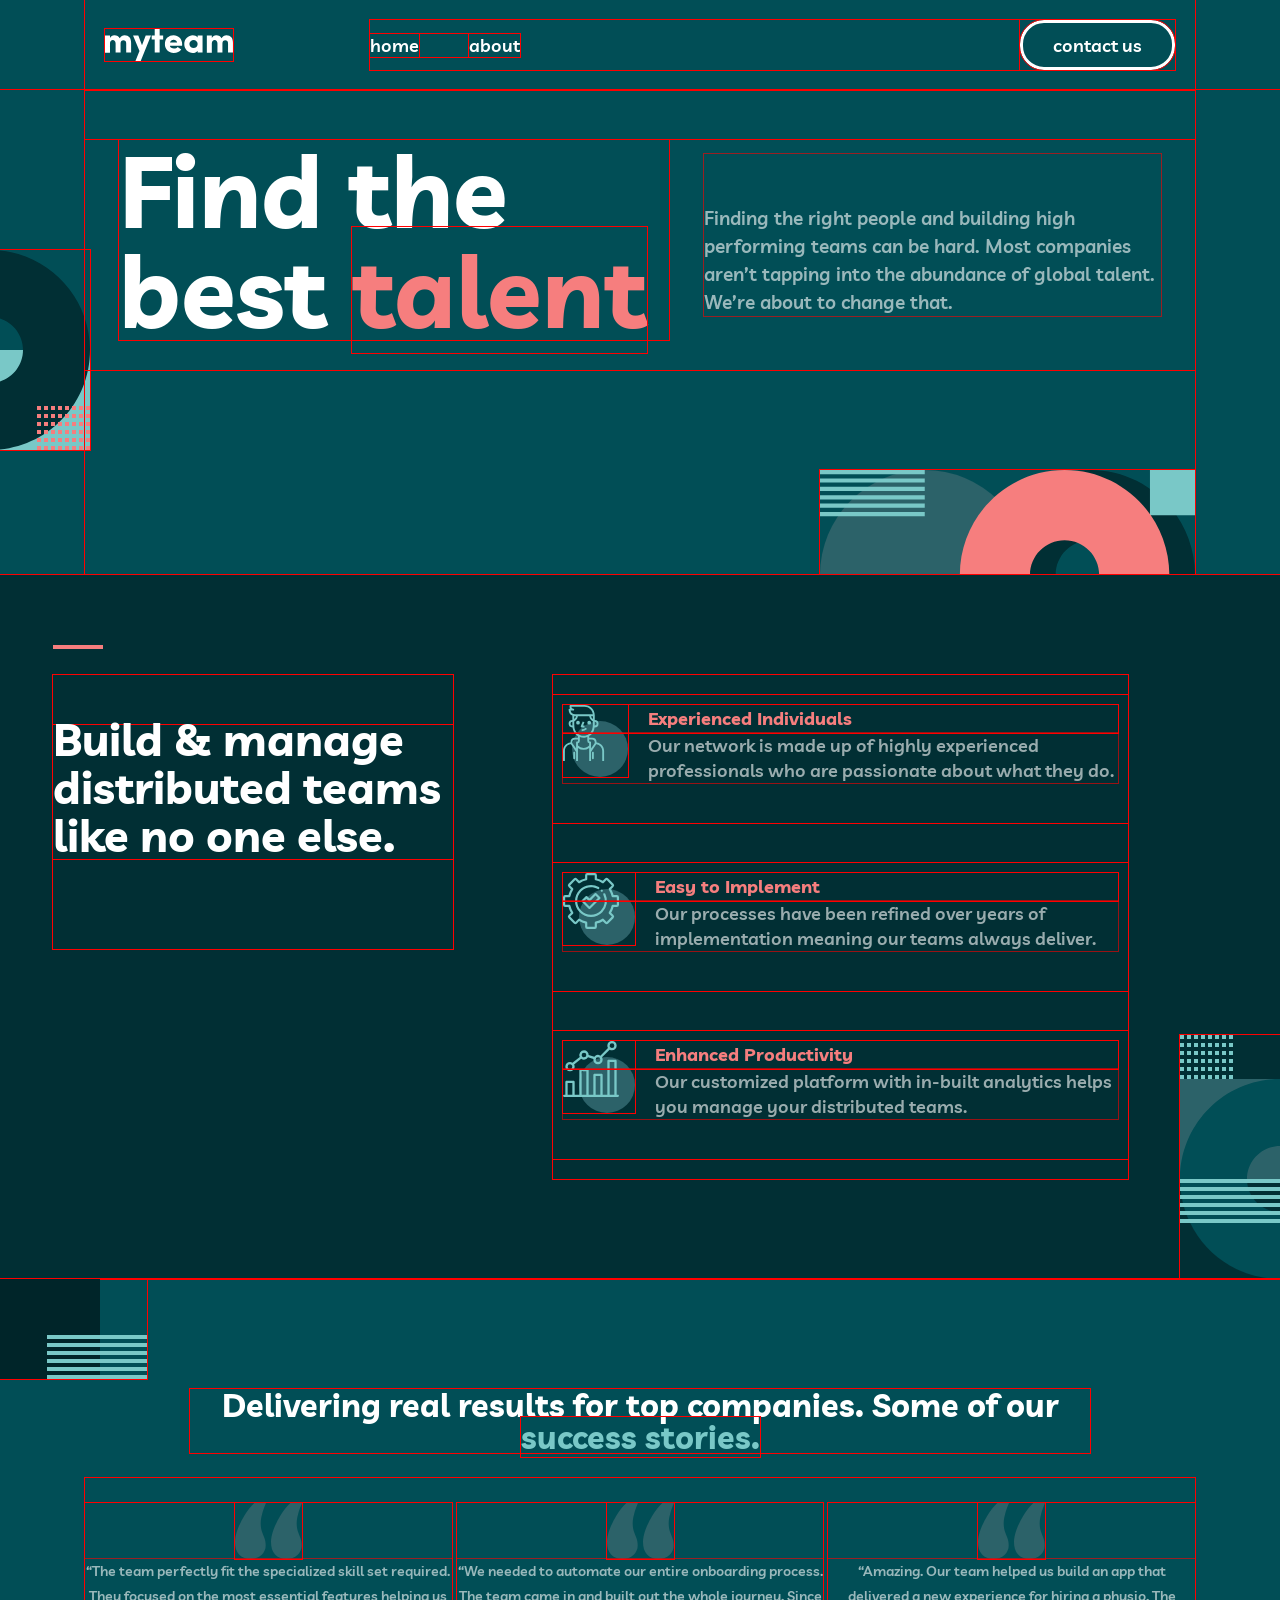
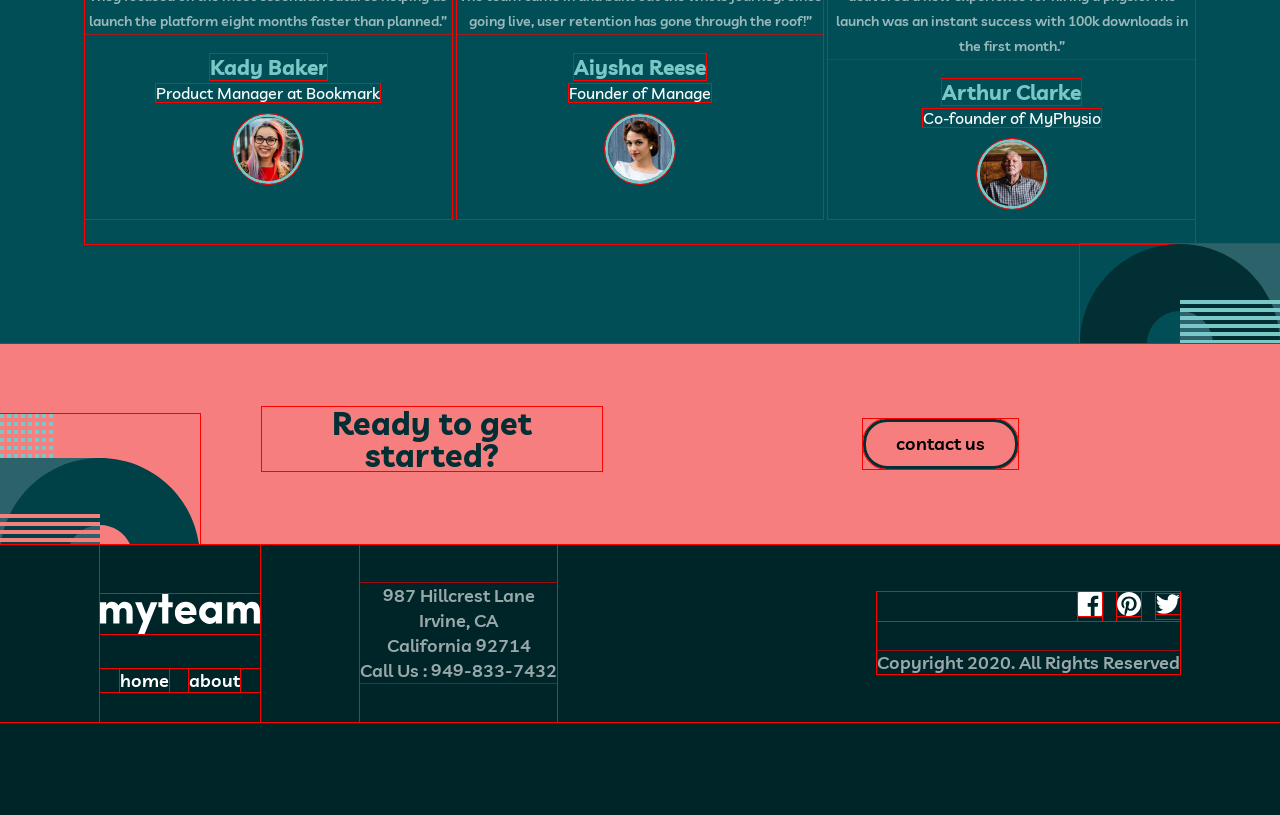
==== starter-code/index.html @ 63ac9f2e "Progress: Finished the homepage section with responsive pages that changes the layout when user chan" ====
<!DOCTYPE html>
<html lang="en">
<head>
  <meta charset="UTF-8">
  <meta name="viewport" content="width=device-width, initial-scale=1.0">
  <link rel="stylesheet" href="./CSS/styles.css">
  <link rel="stylesheet" href="./CSS/index.css">

  <link rel="icon" type="image/png" sizes="32x32" href="./images/favicon-32x32.png">
  <link rel="preconnect" href="https://fonts.googleapis.com">
  <link rel="preconnect" href="https://fonts.gstatic.com" crossorigin>
  <link href="https://fonts.googleapis.com/css2?family=Barlow:ital,wght@0,100;0,200;0,300;0,400;0,500;0,600;0,700;0,800;0,900;1,100;1,200;1,300;1,400;1,500;1,600;1,700;1,800;1,900&family=Bitcount+Grid+Single:wght@100..900&family=Handlee&family=Ibarra+Real+Nova:ital,wght@0,400..700;1,400..700&family=Livvic:ital,wght@0,100;0,200;0,300;0,400;0,500;0,600;0,700;0,900;1,100;1,200;1,300;1,400;1,500;1,600;1,700;1,900&family=Momo+Signature&family=Noto+Sans+JP:wght@100..900&family=Outfit:wght@100..900&family=Public+Sans:ital,wght@0,100..900;1,100..900&family=Red+Hat+Display:ital,wght@0,300..900;1,300..900&family=Roboto:ital,wght@0,100..900;1,100..900&family=Yesteryear&display=swap" rel="stylesheet">
  <title>Frontend Mentor | myteam website challenge - Homepage</title>
</head>
<body>
  <header>
    <img src="./assets/logo.svg" alt="myteam logo" class="logo">
    
    <button class="hamburger">
      <img src="./assets/icon-hamburger.svg" alt="hamburger menu">
      <img src="./assets/icon-close.svg" alt="close menu">
    </button>
    
    <nav class="mobile-nav">
      <ul>
        <li><a href="index.html">home</a></li>
        <li><a href="about.html">about</a></li>
      </ul>

      <a href="contact.html"><button class="contact-btn">contact us</button></a>
    </nav>

    <nav class="desktop-nav">
      <ul>
        <li><a href="index.html">home</a></li>
        <li><a href="about.html">about</a></li>
      </ul>

      <a href="contact.html"><button class="contact-btn">contact us</button></a>
  </header>



  <main>
    <img src="./assets/bg-pattern-home-1.svg" alt="hero pattern background" class="hero-pattern2">
    <div class="hero-container">
      
      <section class="hero-section">
        <h1>Find the best <span class="highlight">talent</span></h1>
        <p>
          Finding the right people and building high performing teams can 
          be hard. Most companies aren’t tapping into the abundance of global 
          talent. We’re about to change that.
        </p>
      </section>
      
      <img src="./assets/bg-pattern-home-2.svg" alt="hero pattern background" class="hero-pattern1">
    </div>

    <div class="content-container">
      <img src="./assets/bg-pattern-home-3.svg" alt="content pattern background" class="content-pattern1">
      
      
      <div class="content-heading">
        <h2>Build & manage distributed teams like no one else.</h2>
      </div>

      <div class="content-card">
        <div class="card">
          <img src="./assets/icon-person.svg" alt="Person icon" class="card-icon">
          <h3>Experienced Individuals</h3>
          <p>Our network is made up of highly experienced professionals who are passionate about what they do.</p>
        </div>

        <div class="card">
          <img src="./assets/icon-cog.svg" alt="Cog icon" class="card-icon">
          <h3>Easy to Implement</h3>
          <p>Our processes have been refined over years of implementation meaning our teams always deliver.</p>
        </div>

        <div class="card">
          <img src="./assets/icon-chart.svg" alt="Chart icon" class="card-icon">            <h3>Enhanced Productivity</h3>
          <p>Our customized platform with in-built analytics helps you manage your distributed teams.</p>
        </div>
      </div>

      <img src="./assets/bg-pattern-home-3.svg" alt="content pattern background" class="content-pattern2">
    </div>

    <div class="stories-container">
      <img src="./assets/bg-pattern-home-4-about-3.svg" alt="stories pattern background" class="stories-pattern">

      <div class="stories-heading">
        <h2>Delivering real results for top companies. Some of our <span class="highlight2">success stories.</h2>
      </div>

      <div class="stories">
        <div class="user-story">
          <img src="./assets/icon-quotes.svg" alt="quotes icon" class="quotes-icon">
          <p>
            “The team perfectly fit the specialized skill set required. They focused 
            on the most essential features helping us launch the platform eight months 
            faster than planned.”
          </p>  
          <h3>Kady Baker</h3>
          <span>Product Manager at Bookmark</span>
          <img src="./assets/avatar-kady.jpg" alt="Image of Kady Baker" class="avatar">
        </div>

        <div class="user-story">
          <img src="./assets/icon-quotes.svg" alt="quotes icon" class="quotes-icon">
          <p>
            “We needed to automate our entire onboarding process. The team came in and 
            built out the whole journey. Since going live, user retention has gone 
            through the roof!”
          </p>
          <h3>Aiysha Reese</h3>
          <span>Founder of Manage</span>
          <img src="./assets/avatar-aiysha.jpg" alt="Image of Aiysha Reese" class="avatar">
        </div>

        <div class="user-story">
          <img src="./assets/icon-quotes.svg" alt="quotes icon" class="quotes-icon">
          <p>
            “Amazing. Our team helped us build an app that delivered a new experience for 
            hiring a physio. The launch was an instant success with 100k downloads in the 
            first month.”
          </p>
          <h3>Arthur Clarke</h3>
          <span>Co-founder of MyPhysio</span>
          <img src="./assets/avatar-arthur.jpg" alt="Image of Arthur Clarke" class="avatar">
        </div>
      </div>
      

      <img src="./assets/bg-pattern-home-5.svg" alt="stories pattern background" class="stories-pattern2">
    </div>

    <div class="contact-container">
        <h2>Ready to get started?</h2>
        <a href="contact.html"><button class="contact-btn2">contact us</button></a>
        <img src="./assets/bg-pattern-home-6-about-5.svg" alt="contact pattern background" class="contact-pattern">
    </div>
  </main>


  
  <footer>
    <div class="footer-mobile">
      <img src="./assets/logo.svg" alt="mytema logo" class="footer-logo">
    
      <nav class="footer-nav">
        <ul>
          <a href="index.html"><li>home</li></a>
          <a href="about.html"><li>about</li></a>
        </ul>
      </nav>

      <div class="address">
        <p>
          987  Hillcrest Lane<br>
          Irvine, CA<br>
          California 92714<br>
          Call Us : 949-833-7432
        </p>
      </div>

      <div class="social-links">
        <a href="#"><img src="./assets/icon-facebook.svg" alt="facebook icon" class="social-img"></a>
        <a href="#"><img src="./assets/icon-pinterest.svg" alt="pinterest icon" class="social-img"></a>
        <a href="#"><img src="./assets/icon-twitter.svg" alt="twitter icon" class="social-img"></a>
      </div>
      <p>Copyright 2020. All Rights Reserved</p>
    </div>

    <div class="footer-tablet">
      <div class="links">
        <img src="./assets/logo.svg" alt="mytema logo" class="footer-logo">
    
        <nav class="footer-nav">
          <ul>
            <a href="index.html"><li>home</li></a>
            <a href="about.html"><li>about</li></a>
          </ul>
        </nav>

        <div class="social-links">
          <a href="#"><img src="./assets/icon-facebook.svg" alt="facebook icon" class="social-img"></a>
          <a href="#"><img src="./assets/icon-pinterest.svg" alt="pinterest icon" class="social-img"></a>
          <a href="#"><img src="./assets/icon-twitter.svg" alt="twitter icon" class="social-img"></a>
        </div>
      </div>

      <div class="tablet-address">
        <p>
          987  Hillcrest Lane<br>
          Irvine, CA<br>
          California 92714<br>
          Call Us : 949-833-7432
        </p>

        <p>Copyright 2020. All Rights Reserved</p>
      </div>
    </div>

    <div class="footer-desktop">
      <div class="link-address">
        <div class="footer-dk-nav">
          <img src="./assets/logo.svg" alt="mytema logo" class="footer-logo">
    
          <nav class="footer-nav">
            <ul>
              <a href="index.html"><li>home</li></a>
              <a href="about.html"><li>about</li></a>
            </ul>
          </nav>
        </div>
        

        <div class="address">
          <p>
            987  Hillcrest Lane<br>
            Irvine, CA<br>
            California 92714<br>
            Call Us : 949-833-7432
          </p>
        </div>
      </div>

      <div class="socials-desktop">
        <div class="socials-links">
          <a href="#"><img src="./assets/icon-facebook.svg" alt="facebook icon" class="social-img"></a>
          <a href="#"><img src="./assets/icon-pinterest.svg" alt="pinterest icon" class="social-img"></a>
          <a href="#"><img src="./assets/icon-twitter.svg" alt="twitter icon" class="social-img"></a>
        </div>

        <p>Copyright 2020. All Rights Reserved</p>
      </div>
    </div>
  </footer>

</body>
</html>
---- starter-code/CSS/styles.css ----
* {
    outline: 1px red solid;
    margin: 0;
    padding: 0;
    font-family: 'Livvic', sans-serif;
    box-sizing: border-box;
}

body {
    background-color: #014E56;
    font-weight: 600;
    font-size: 18px;
    color: white;
    overflow-x: hidden;
    align-items: center;
}/*adding align-items: center here causes a bug that limits the container to stretch*/

main {
    display: flex;
    flex-direction: column;
    align-items: center;
    
}

h1, h2, h3 {
    font-family: 'Livvic', sans-serif;
    font-weight: 700;
}

.highlight {
    color: #F67E7E;
}

button {
    width: 155px;
    height: 50px;
    border-radius: 24px;
    font-weight: 600;
    cursor: pointer;
    font-size: 1em;
}



/*Mobile first*/
/*header*/
header {
    width: 100%;
    max-width: 327px;
    display: flex;
    justify-content: space-between;
    align-items: center;
    padding: 20px;
    margin: 50px auto;
}

.desktop-nav {
    display: none;
}

.logo {
    width: 128px;
}

ul {
    list-style: none;
}

a {
    text-decoration: none;
    color: white;
    font-size: 1em;
    cursor: pointer;
}

a:hover {
    color: #F67E7E;
}

/*contact container*/
.contact-container {
    background-color: #F67E7E;
    width: 100%;
    max-width: 430px;
    height: 302px;
    display: flex;
    flex-direction: column;
    align-items: center;
    justify-content: center;
    position: relative;
    text-align: center;
    overflow: hidden;
}

.contact-container h2 {
    width: 327px;
    font-size: 2rem;
    line-height: 32px;
    margin-bottom: 10px;
    font-weight: 700;
    color: #012F34;
}

.contact-pattern {
    position: absolute;
    top: 175px;
    left: 0;
}

.contact-btn2 {
    background-color: #F67E7E;
    border: 3px solid #012F34;
}

.contact-btn2:hover {
    background-color: #012F34;
    border: 3px solid #F67E7E;
    color: #ffffff;
}

/*footer*/
footer {
    background-color: #002529;
    width: 100%;
    max-width: 430px;
    height: 435px;
   
    justify-self: center; /*aligns the footer to the center of the page may or may not work in older browser*/
    margin: 0 auto;/*aligns the footer to the center of the page if the justify self does not work*/
    text-align: center;
}

.footer-mobile {
    display: flex;
    flex-direction: column;
    align-items: center;
}

.footer-tablet, .footer-desktop {
    display: none;
}

.footer-logo {
    margin: 50px 0 30px 0;
}

.footer-nav ul {
    display: flex;
    flex-direction: row;
    justify-content: center;
    align-items: center;
    gap: 20px;
    margin-bottom: 30px;
}

.address p {
    font-weight: 600;
    line-height: 25px;
    color: #ffffff;
    opacity: 0.6;
    margin-bottom: 50px;
}

p {
    opacity: 0.6;
}

.social-links {
    display: flex;
    flex-direction: row;
    justify-content: space-evenly;
    align-items: center;
    gap: 20px;
    margin-bottom: 20px;
}

.social-img:hover {
    filter: brightness(0) saturate(100%) invert(69%) sepia(36%) saturate(1107%) hue-rotate(310deg) brightness(106%) contrast(93%);
}
    



/*tablet*/
@media (min-width: 768px) {
    header {
        width: 100%;
        max-width: 690px;
        display: flex;
        align-items: center;
        margin: auto;
    }

    .desktop-nav {
        display: flex;
        flex-direction: row;
        justify-content: space-between;
        align-items: center;
        gap: 200px;
    }

    .desktop-nav ul {
        display: flex;
        flex-direction: row;
        justify-content: space-between;
        align-items: center;
        gap: 50px;
    }

    .contact-btn {
        background-color: #014E56;
        color: #ffffff;
        border: 3px solid #ffffff;
    }

    .contact-btn:hover {
        background-color: #ffffff;
        border: 3px solid #014E56;
        color: #014E56;
    }

    .hamburger, .mobile-nav {
        display: none;
    }

    .contact-container {
        background-color: #F67E7E;
        width: 100%;
        max-width: 100%;
        height: 200px;
        flex-direction: row;
        justify-content: space-evenly;
    }

    .contact-container h2 {
        width: 340px;
    }

    .contact-pattern {
        position: absolute;
        top: 70px;
        left: 0;
    }

    .footer-mobile, .footer-desktop {
        display: none;
    }

    .footer-tablet {
        display: flex;
        flex-direction: row;
        justify-content: space-between;
        align-items: center;
        padding: 0 50px;
    }

    .tablet-address p {
        margin: 25px 0;
    }

    footer {
        width: 100%;
        max-width: 100%;
        height: 271px;
    }

    .address {
        display: flex;
        
    }
}

/*desktop*/
@media (min-width: 1024px) {
    header {
        max-width: 1110px;
    }

    .desktop-nav {
        gap: 500px;
    }

    .footer-mobile, .footer-tablet {
        display: none;
    }

    .footer-desktop {
        display: flex;
        justify-content: space-between;
        align-items: center;
        padding: 0 100px;
    }

    .link-address {
        display: flex;
        justify-content: space-between;
        gap: 100px;
    }

    .address p {
        margin: 0;
    }

    .address {
        align-items: center;
    }

    .socials-links {
        display: flex;
        justify-content: flex-end;
        align-items: center;
        gap: 15px;
        margin-bottom: 30px;
    }
}
---- starter-code/CSS/index.css ----
/*hero section*/
.hero-container {
    width: 100%;
    max-width: 430px;
    display: flex;
    flex-direction: column;
    align-items: center;
    text-align: center;
}

.hero-section {
    width: 327px;
}

.hero-section h1 {
    line-height: 40px;
    padding: auto;
    margin-bottom: 10px;
}

.hero-section p {
    line-height: 28px;
    margin: 10px 0 50px 0;
}

.hero-pattern1 {
    width: 100%;
    max-width: 375px;
}

.hero-pattern2 {
    display: none;
}


/*content section*/
.content-container {
    background-color: #012F34;
    width: 100%;
    max-width: 430px;
    position: relative;
    display: flex;
    flex-direction: column;
    align-items: center;
    justify-content: center;
    overflow-x: hidden;
}

.inner-container {
    position: relative;
    display: flex;
    flex-direction: column;
    align-items: center;
    justify-content: center;
}

.content-heading {
    width: 240px;
    text-align: left;
    font-size: 2rem;
    padding-top: 50px;
    position: relative;
    top: 60px;
    left: -50px;
}

.content-heading h2 {
    width: 240px;
}

.content-heading::before {
    content: "";
    height: 4px;
    width: 50px;
    background-color: #F67E7E;
    position: absolute;
    top: 0px;
    left: 0;
}

.content-pattern1 {
    position: absolute;
    top: 0;
    right: -100px;
}

.content-pattern2 {
    display: none;
}

.content-card {
    display: flex; 
    flex-direction: column;
    margin-top: 100px;
}

.card {
    display: flex;
    flex-direction: column;
    align-items: center;
    text-align: center;
    padding: 10px;
}

.card h3 {
    color: #F67E7E;
    font-size: 1.3rem;
    margin: 20px 0;
    line-height: 28px;
}

.card p {
    line-height: 28px;
    margin-bottom: 50px;
}


/*stories section*/
.stories-container {
    width: 100%;
    max-width: 430px;
    display: flex;
    flex-direction: column;
    align-items: center;
    text-align: center;
    position: relative;
}

.stories-pattern {
    align-self: flex-start;
}

.stories-heading {
    width: 325px;
    margin-top: 50px;
    margin-bottom: 25px;
}

.stories-heading h2 {
    font-size: 2rem;
    line-height: 32px;
}

.highlight2 {
    color: #79C8c7;
}

.user-story {
    display: flex;
    flex-direction: column;
    align-items: center;
    text-align: center;
    margin: 25px 0;
}

.user-story h3 {
    color: #79C8C7;
    margin: 20px 0 2px 0;
}

.user-story span {
    color: #ffffff;
    font-weight: 500;
    line-height: 18px;
    font-size: 0.9em;
    margin: 2px;
}

.avatar {
    width: 70px;
    height: 70px;
    border-radius: 50%;
    border: 3px solid #79C8C7;
    margin: 10px;
}

.stories-pattern2 {
    align-self: flex-end;
}



/*tablet*/
@media (min-width: 768px) {
    .hero-container {
        width: 100%;
        max-width: 100%;
    }

    .hero-section {
        width: 685px;
        display: flex;
        flex-direction: column;
        align-items: center;
        margin: 50px 0 100px 0;
    }

    .hero-section h1 {
        line-height: 56px;
        margin-bottom: 30px;
        font-size: 3.5em;
        padding: 0 150px;
    }

    .hero-section p {
        line-height: 28px;
        font-size: .8em;
        width: 457px;
    }

    .content-container {
        max-width: 100%;
    }

    .content-heading {
        width: 500px;
        font-size: 1em;
        padding-top: 30px;
        top: 60px;
        left: -40px;
    }

    .content-heading h2 {
        width: 500px;
    }

    .content-pattern {
        position: absolute;
        top: 0;
        right: -100px;
    }

    .content-card {
        display: flex; 
        flex-direction: column;
        margin: 100px;
        width: 575px;
    }

    .card {
        display: block;
        flex-direction: row;
        text-align: left;
        margin: 20px 0;
    }

    .card h3 {
        color: #F67E7E;
        font-size: 1em;
        margin: 0;
    }

    .card p {
        line-height: 25px;
        margin-bottom: 30px;
        font-weight: 600;
    }

    .card-icon {
        float: left;
        margin-right: 20px;
    }

    .stories-container {
        max-width: 100%;
    }

    .stories-heading {
        width: 575px;
        margin-top: 10px;
        margin-bottom: 25px;
    }

    .stories-heading h2 {
        font-size: 2rem;
        line-height: 32px;
    }

    .user-story {
        width: 575px;
    }

    .user-story h3 {
        color: #79C8C7;
        margin: 20px 0 2px 0;
    }

    .user-story span {
        color: #ffffff;
        font-weight: 500;
        line-height: 18px;
        font-size: 0.9em;
        margin: 2px;
    }

    .avatar {
        width: 70px;
        height: 70px;
        border-radius: 50%;
        border: 3px solid #79C8C7;
        margin: 10px;
    }

    .stories-pattern2 {
        align-self: flex-end;
    }
}

/*desktop*/
@media (min-width: 1024px) {
    .hero-container {
        max-width: 1110px;
    }

    .hero-section {
        width: 100%;
        flex-direction: row;
        justify-content: space-evenly;
    }

    .hero-section h1 {
        text-align: left;
        line-height: 100px;
        font-size: 6.25rem;
        width: 550px;
        padding: 0;
    }

    .hero-section p {
        padding-top: 50px;
        font-size: 1.2rem;
        text-align: left;
    }

    .hero-pattern1 {
        align-self: flex-end;
    }

    .hero-pattern2 {
        display: flex;
        position: absolute;
        left: -110px;
        top: 250px;
        z-index: -1;
    }

    .content-container {
        flex-direction: row;
    }

    .content-pattern1 {
        display: none;
    }

    .content-pattern2 {
        display: flex;
        position: absolute;
        right: -100px;
        bottom: 0;
    }

    .content-heading, .content-heading h2 {
        width: 400px;
        font-size: 2.8rem;
        line-height: 48px;
        position: relative;
        padding-top: 40px;
        top: -90px;
        left: 0;
    }

    .content-heading::before {
        position: absolute;
        top: -80px;
        left: 0;
    }

    .stories {
        width: 1110px;
        gap: 5px;
        display: flex;
        flex-direction: row;
    }

    .stories-heading {
        width: 900px;
    }

    .stories-heading {
        font-size: 3rem;
    }

    .user-story p {
        font-size: .9rem;
        line-height: 25px;
    }
}



/*
.stories-container {
    width: 100%;
    max-width: 430px;
    display: flex;
    flex-direction: column;
    align-items: center;
    text-align: center;
    position: relative;
}

.stories-pattern {
    align-self: flex-start;
}

.stories-heading {
    width: 325px;
    margin-top: 50px;
    margin-bottom: 25px;
}
    */
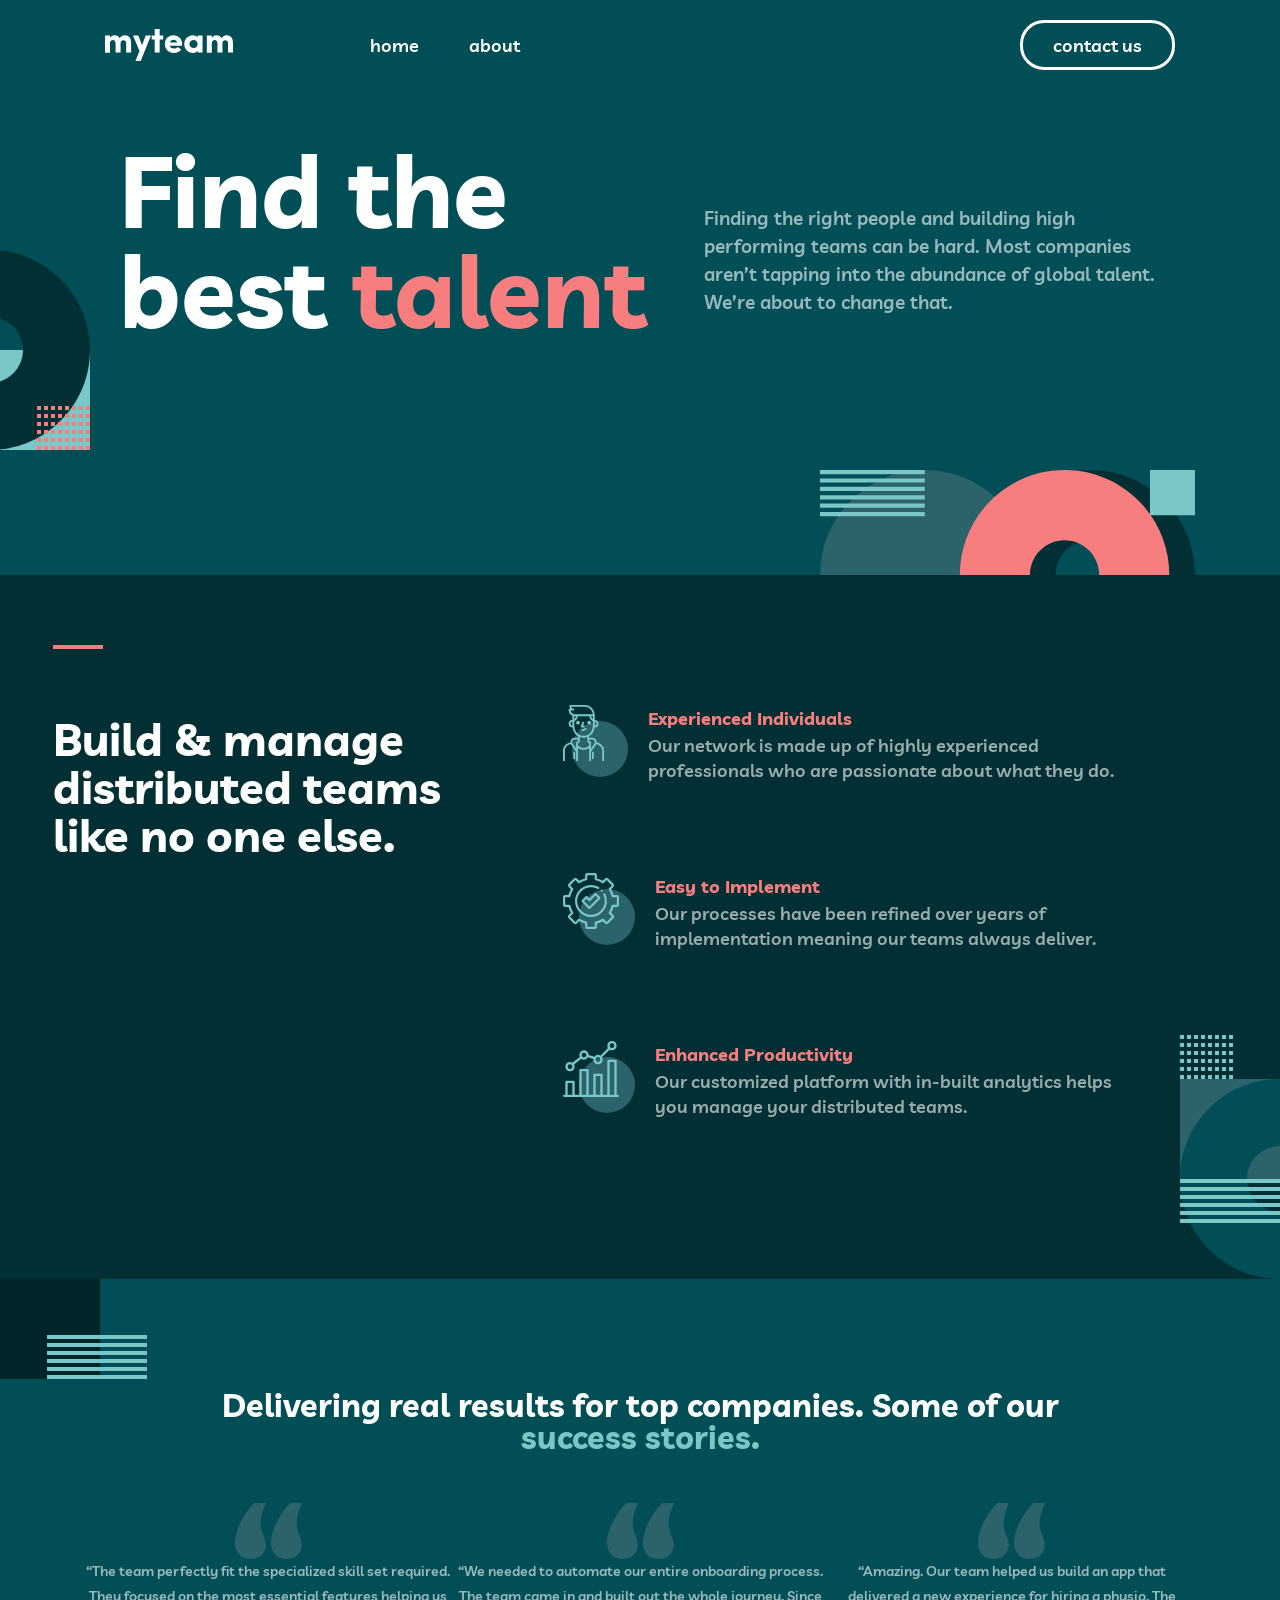
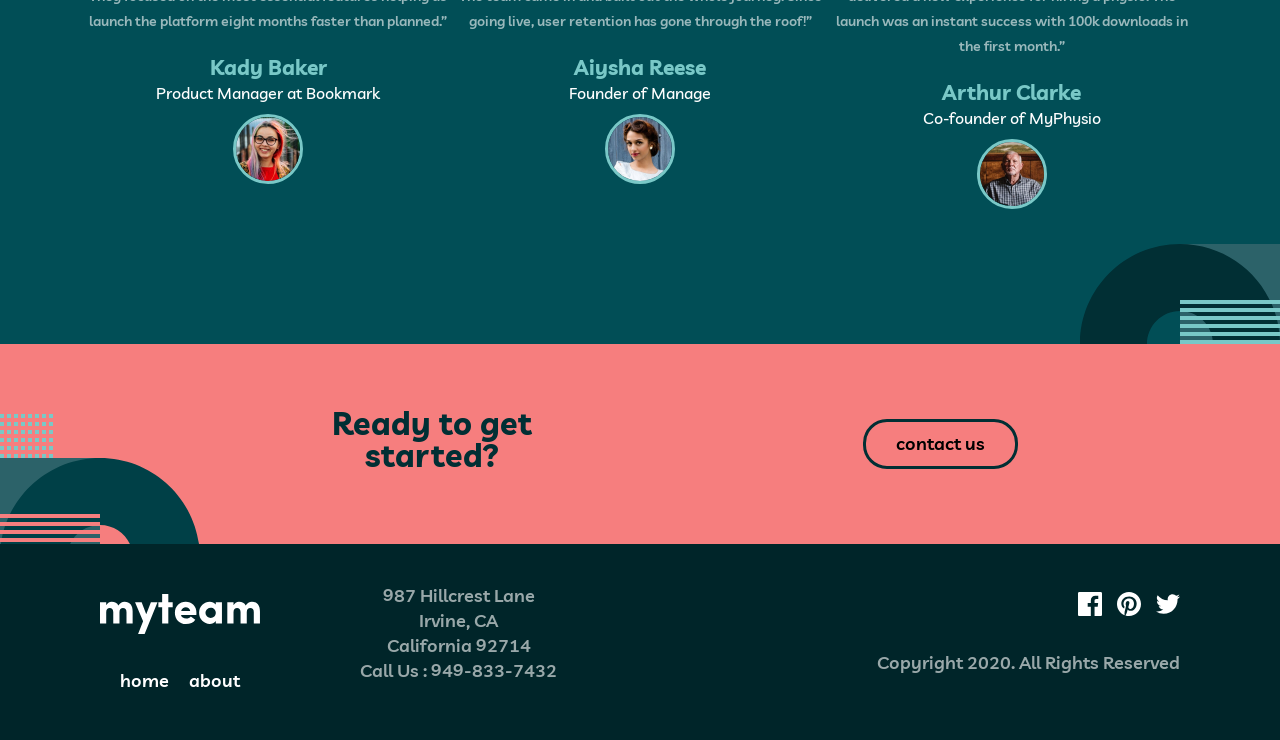
==== commit 85b095f3: "Progress: finished the layout and design for the mobile hamburger button." ====
--- a/starter-code/index.html
+++ b/starter-code/index.html
@@ -5,11 +5,11 @@
   <meta name="viewport" content="width=device-width, initial-scale=1.0">
   <link rel="stylesheet" href="./CSS/styles.css">
   <link rel="stylesheet" href="./CSS/index.css">
-
   <link rel="icon" type="image/png" sizes="32x32" href="./images/favicon-32x32.png">
   <link rel="preconnect" href="https://fonts.googleapis.com">
   <link rel="preconnect" href="https://fonts.gstatic.com" crossorigin>
   <link href="https://fonts.googleapis.com/css2?family=Barlow:ital,wght@0,100;0,200;0,300;0,400;0,500;0,600;0,700;0,800;0,900;1,100;1,200;1,300;1,400;1,500;1,600;1,700;1,800;1,900&family=Bitcount+Grid+Single:wght@100..900&family=Handlee&family=Ibarra+Real+Nova:ital,wght@0,400..700;1,400..700&family=Livvic:ital,wght@0,100;0,200;0,300;0,400;0,500;0,600;0,700;0,900;1,100;1,200;1,300;1,400;1,500;1,600;1,700;1,900&family=Momo+Signature&family=Noto+Sans+JP:wght@100..900&family=Outfit:wght@100..900&family=Public+Sans:ital,wght@0,100..900;1,100..900&family=Red+Hat+Display:ital,wght@0,300..900;1,300..900&family=Roboto:ital,wght@0,100..900;1,100..900&family=Yesteryear&display=swap" rel="stylesheet">
+  <script src="./JavaScript/script.js" defer></script>
   <title>Frontend Mentor | myteam website challenge - Homepage</title>
 </head>
 <body>
@@ -17,11 +17,15 @@
     <img src="./assets/logo.svg" alt="myteam logo" class="logo">
     
     <button class="hamburger">
-      <img src="./assets/icon-hamburger.svg" alt="hamburger menu">
-      <img src="./assets/icon-close.svg" alt="close menu">
+      <img src="./assets/icon-hamburger.svg" alt="hamburger menu" class="hamburger-icon icon">
+      <img src="./assets/icon-close.svg" alt="close menu" class="close-icon icon">
     </button>
     
     <nav class="mobile-nav">
+      <button class="hamburger">
+        <img src="./assets/icon-close.svg" alt="close menu" class="close-icon">
+      </button>
+
       <ul>
         <li><a href="index.html">home</a></li>
         <li><a href="about.html">about</a></li>
--- a/starter-code/CSS/styles.css
+++ b/starter-code/CSS/styles.css
@@ -1,5 +1,5 @@
 * {
-    outline: 1px red solid;
+    
     margin: 0;
     padding: 0;
     font-family: 'Livvic', sans-serif;
@@ -31,7 +31,8 @@
     color: #F67E7E;
 }
 
-button {
+
+.contact-btn, .contact-btn2 {
     width: 155px;
     height: 50px;
     border-radius: 24px;
@@ -40,7 +41,23 @@
     font-size: 1em;
 }
 
-
+.contact-btn {
+    background-color: #014E56;
+    color: #ffffff;
+    border: 3px solid #ffffff;
+}
+
+.contact-btn:hover {
+    background-color: #ffffff;
+    border: 3px solid #014E56;
+    color: #014E56;
+}
+
+.mobile-btn:hover {
+    background-color: #ffffff;
+    border: 3px solid #014E56;
+    color: #014E56;
+}
 
 /*Mobile first*/
 /*header*/
@@ -90,6 +107,7 @@
     position: relative;
     text-align: center;
     overflow: hidden;
+    z-index: 1;
 }
 
 .contact-container h2 {
@@ -105,6 +123,7 @@
     position: absolute;
     top: 175px;
     left: 0;
+    z-index: -1;
 }
 
 .contact-btn2 {
@@ -177,7 +196,95 @@
 .social-img:hover {
     filter: brightness(0) saturate(100%) invert(69%) sepia(36%) saturate(1107%) hue-rotate(310deg) brightness(106%) contrast(93%);
 }
-    
+
+
+/*mobile-hamburger*/
+.hamburger-icon, .close-icon {
+        background-color: #2C6269;
+    }
+
+    .nav-desktop {
+        display: none;
+    }
+
+    .hamburger-btn, .close-btn {
+        display: flex;
+        border: none;
+        cursor: pointer;
+    }
+
+    .close-btn {
+        margin-top: 200px;
+    }
+
+
+    .close-icon {
+        display: none;
+    }
+
+    .hamburger-btn.active .hamburger-icon {
+        display: none;
+    }
+
+    .mobile-nav.active .close-icon {
+        display: flex;
+    }
+
+    .mobile-nav {
+        width: 255px;
+        height: 100%;
+        background-color: #2C6269;
+        position: fixed;   
+        top: 0;
+        right: 0;
+        width: 255px;
+        height: 100vh;
+        z-index: 1000;
+        display: none;
+    }
+
+    .mobile-nav .close-btn{
+        position: absolute;
+        top: -150px;
+        right: 20px;
+    }
+
+    .mobile-nav nav {
+        position: absolute;
+        top: 100px;
+    }
+
+    .mobile-nav ul {
+        position: relative;
+        left: -30px;
+    }
+
+    .mobile-nav a:hover {
+        color: #F67E7E;
+    }
+
+    .mobile-nav.active { 
+        display: flex;
+        flex-direction: column;
+        align-items: center;
+    }
+
+    .mobile-nav a {
+        color: white;
+    }
+
+    .mobile-nav ul {
+        list-style: none;
+        display: flex;
+        flex-direction: column;
+        justify-content: center;
+        align-items: left;
+        margin: 30px;
+    }
+
+    .mobile-nav li {
+        margin: 10px 0;
+    }
 
 
 
@@ -205,18 +312,6 @@
         justify-content: space-between;
         align-items: center;
         gap: 50px;
-    }
-
-    .contact-btn {
-        background-color: #014E56;
-        color: #ffffff;
-        border: 3px solid #ffffff;
-    }
-
-    .contact-btn:hover {
-        background-color: #ffffff;
-        border: 3px solid #014E56;
-        color: #014E56;
     }
 
     .hamburger, .mobile-nav {
@@ -242,6 +337,10 @@
         left: 0;
     }
 
+    footer {
+        height: 271px;
+    }
+
     .footer-mobile, .footer-desktop {
         display: none;
     }
@@ -280,6 +379,10 @@
         gap: 500px;
     }
 
+    footer {
+        height: 196px;
+    }
+
     .footer-mobile, .footer-tablet {
         display: none;
     }
--- a/starter-code/CSS/index.css
+++ b/starter-code/CSS/index.css
@@ -396,26 +396,3 @@
     }
 }
 
-
-
-/*
-.stories-container {
-    width: 100%;
-    max-width: 430px;
-    display: flex;
-    flex-direction: column;
-    align-items: center;
-    text-align: center;
-    position: relative;
-}
-
-.stories-pattern {
-    align-self: flex-start;
-}
-
-.stories-heading {
-    width: 325px;
-    margin-top: 50px;
-    margin-bottom: 25px;
-}
-    */
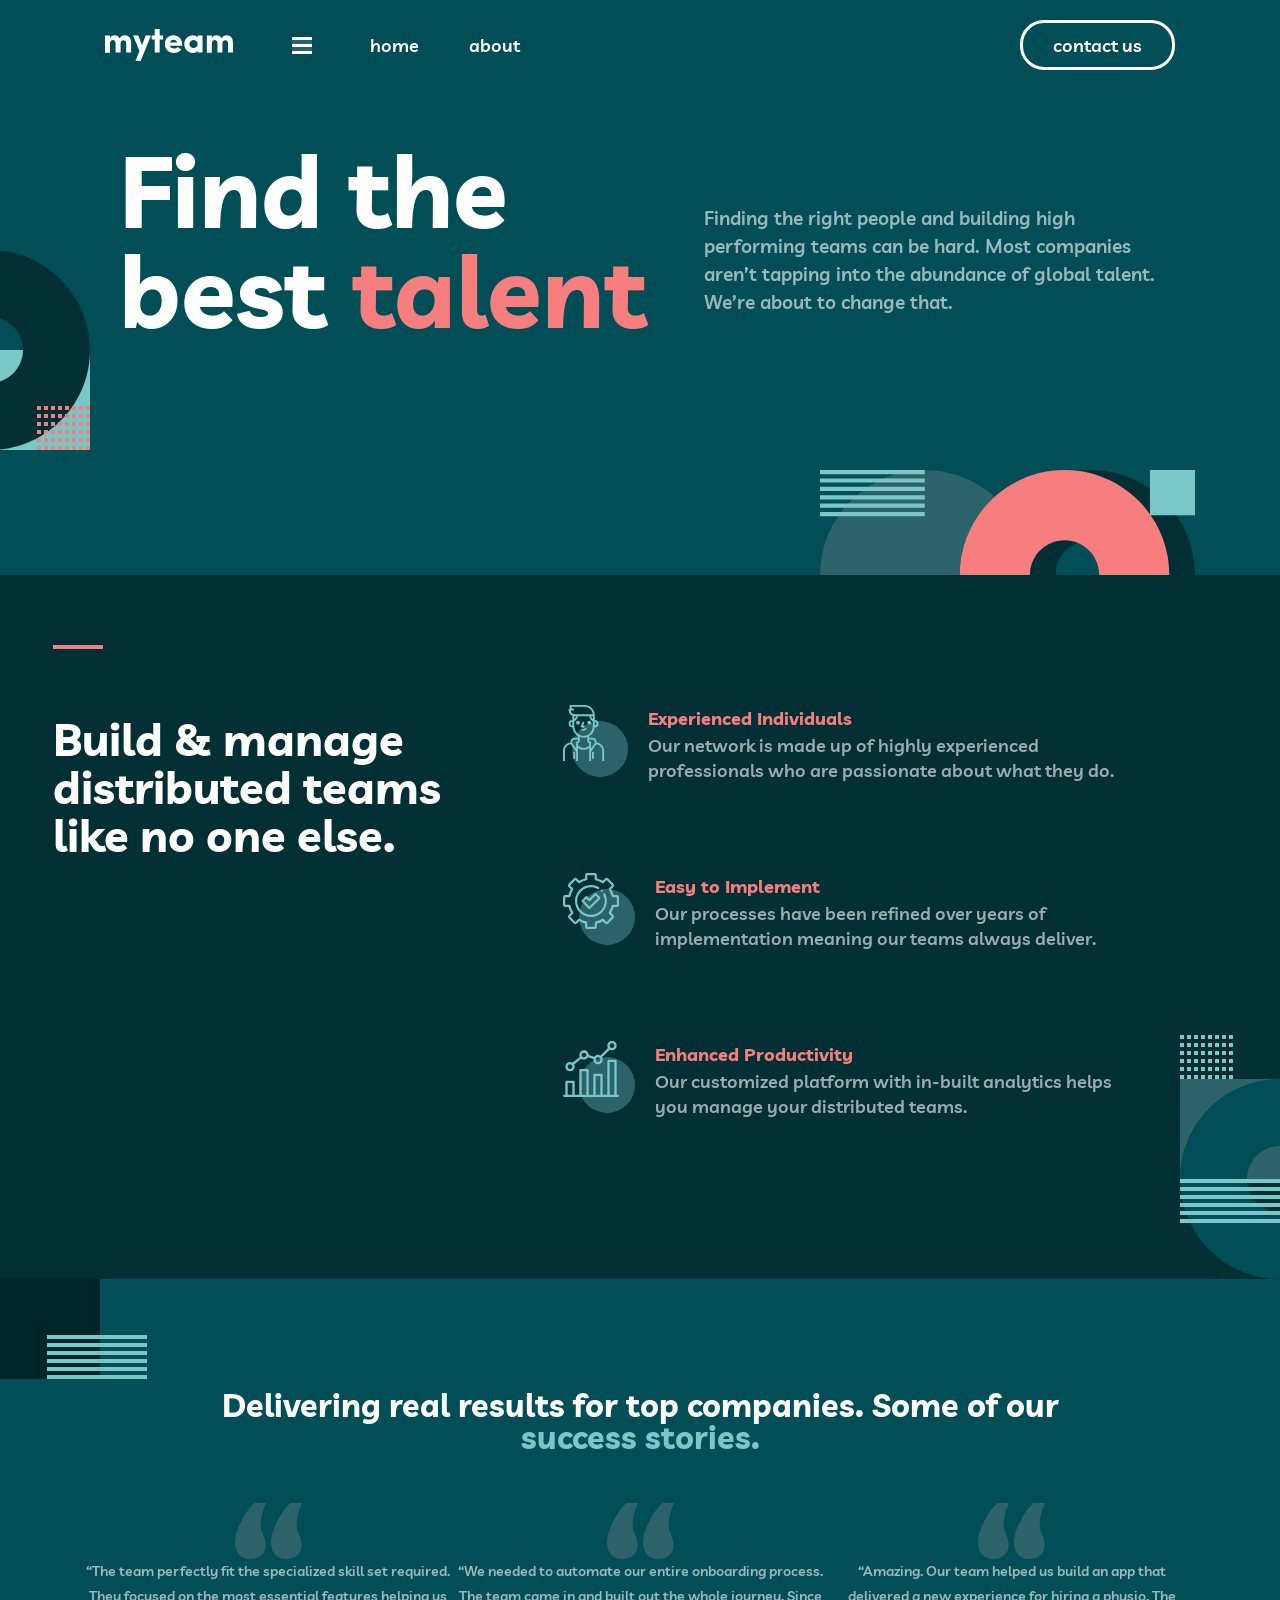
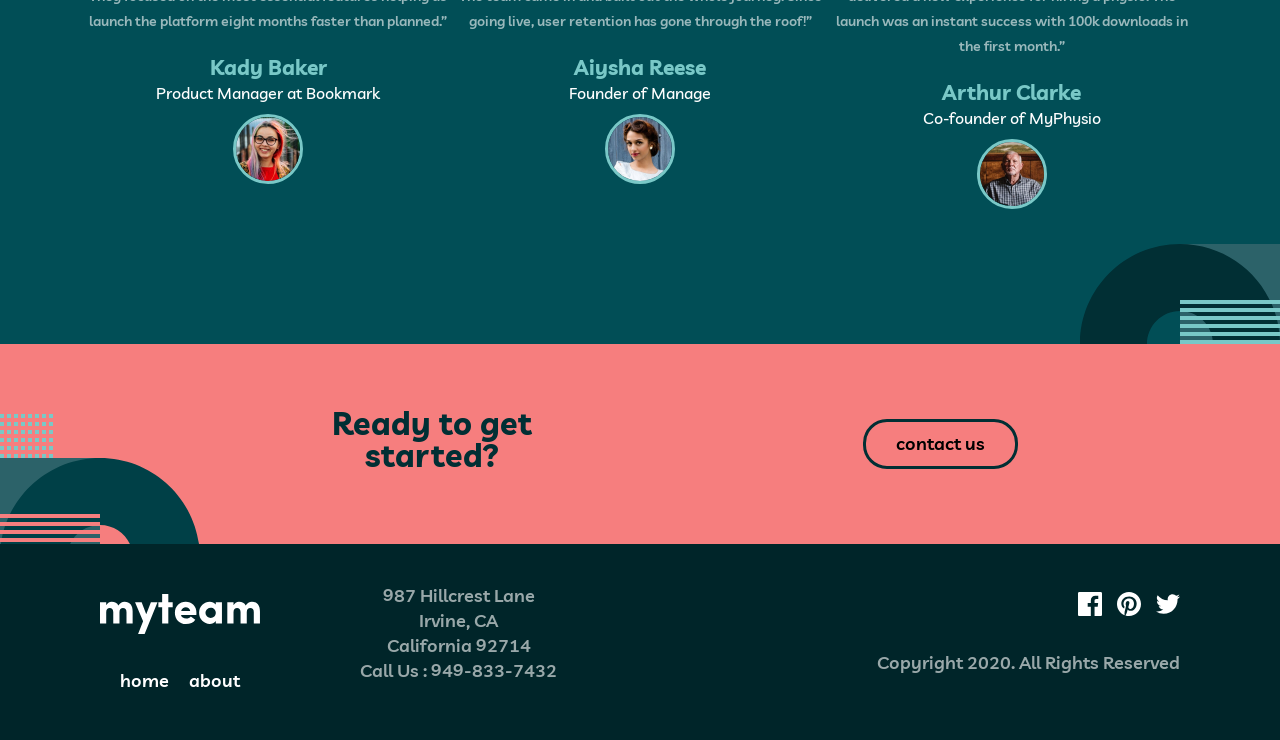
==== commit 685cac09: "Progress: used templating header and footer with custom HTML Elements to make the code more organize" ====
--- a/starter-code/index.html
+++ b/starter-code/index.html
@@ -10,40 +10,11 @@
   <link rel="preconnect" href="https://fonts.gstatic.com" crossorigin>
   <link href="https://fonts.googleapis.com/css2?family=Barlow:ital,wght@0,100;0,200;0,300;0,400;0,500;0,600;0,700;0,800;0,900;1,100;1,200;1,300;1,400;1,500;1,600;1,700;1,800;1,900&family=Bitcount+Grid+Single:wght@100..900&family=Handlee&family=Ibarra+Real+Nova:ital,wght@0,400..700;1,400..700&family=Livvic:ital,wght@0,100;0,200;0,300;0,400;0,500;0,600;0,700;0,900;1,100;1,200;1,300;1,400;1,500;1,600;1,700;1,900&family=Momo+Signature&family=Noto+Sans+JP:wght@100..900&family=Outfit:wght@100..900&family=Public+Sans:ital,wght@0,100..900;1,100..900&family=Red+Hat+Display:ital,wght@0,300..900;1,300..900&family=Roboto:ital,wght@0,100..900;1,100..900&family=Yesteryear&display=swap" rel="stylesheet">
   <script src="./JavaScript/script.js" defer></script>
+  <script src="./JavaScript/components.js" defer></script>
   <title>Frontend Mentor | myteam website challenge - Homepage</title>
 </head>
 <body>
-  <header>
-    <img src="./assets/logo.svg" alt="myteam logo" class="logo">
-    
-    <button class="hamburger">
-      <img src="./assets/icon-hamburger.svg" alt="hamburger menu" class="hamburger-icon icon">
-      <img src="./assets/icon-close.svg" alt="close menu" class="close-icon icon">
-    </button>
-    
-    <nav class="mobile-nav">
-      <button class="hamburger">
-        <img src="./assets/icon-close.svg" alt="close menu" class="close-icon">
-      </button>
-
-      <ul>
-        <li><a href="index.html">home</a></li>
-        <li><a href="about.html">about</a></li>
-      </ul>
-
-      <a href="contact.html"><button class="contact-btn">contact us</button></a>
-    </nav>
-
-    <nav class="desktop-nav">
-      <ul>
-        <li><a href="index.html">home</a></li>
-        <li><a href="about.html">about</a></li>
-      </ul>
-
-      <a href="contact.html"><button class="contact-btn">contact us</button></a>
-  </header>
-
-
+  <site-header></site-header>
 
   <main>
     <img src="./assets/bg-pattern-home-1.svg" alt="hero pattern background" class="hero-pattern2">
--- a/starter-code/CSS/styles.css
+++ b/starter-code/CSS/styles.css
@@ -286,6 +286,12 @@
         margin: 10px 0;
     }
 
+    .nav-pattern {
+        position: absolute;
+        top: 500px;
+        right: -100px;
+    }
+
 
 
 /*tablet*/
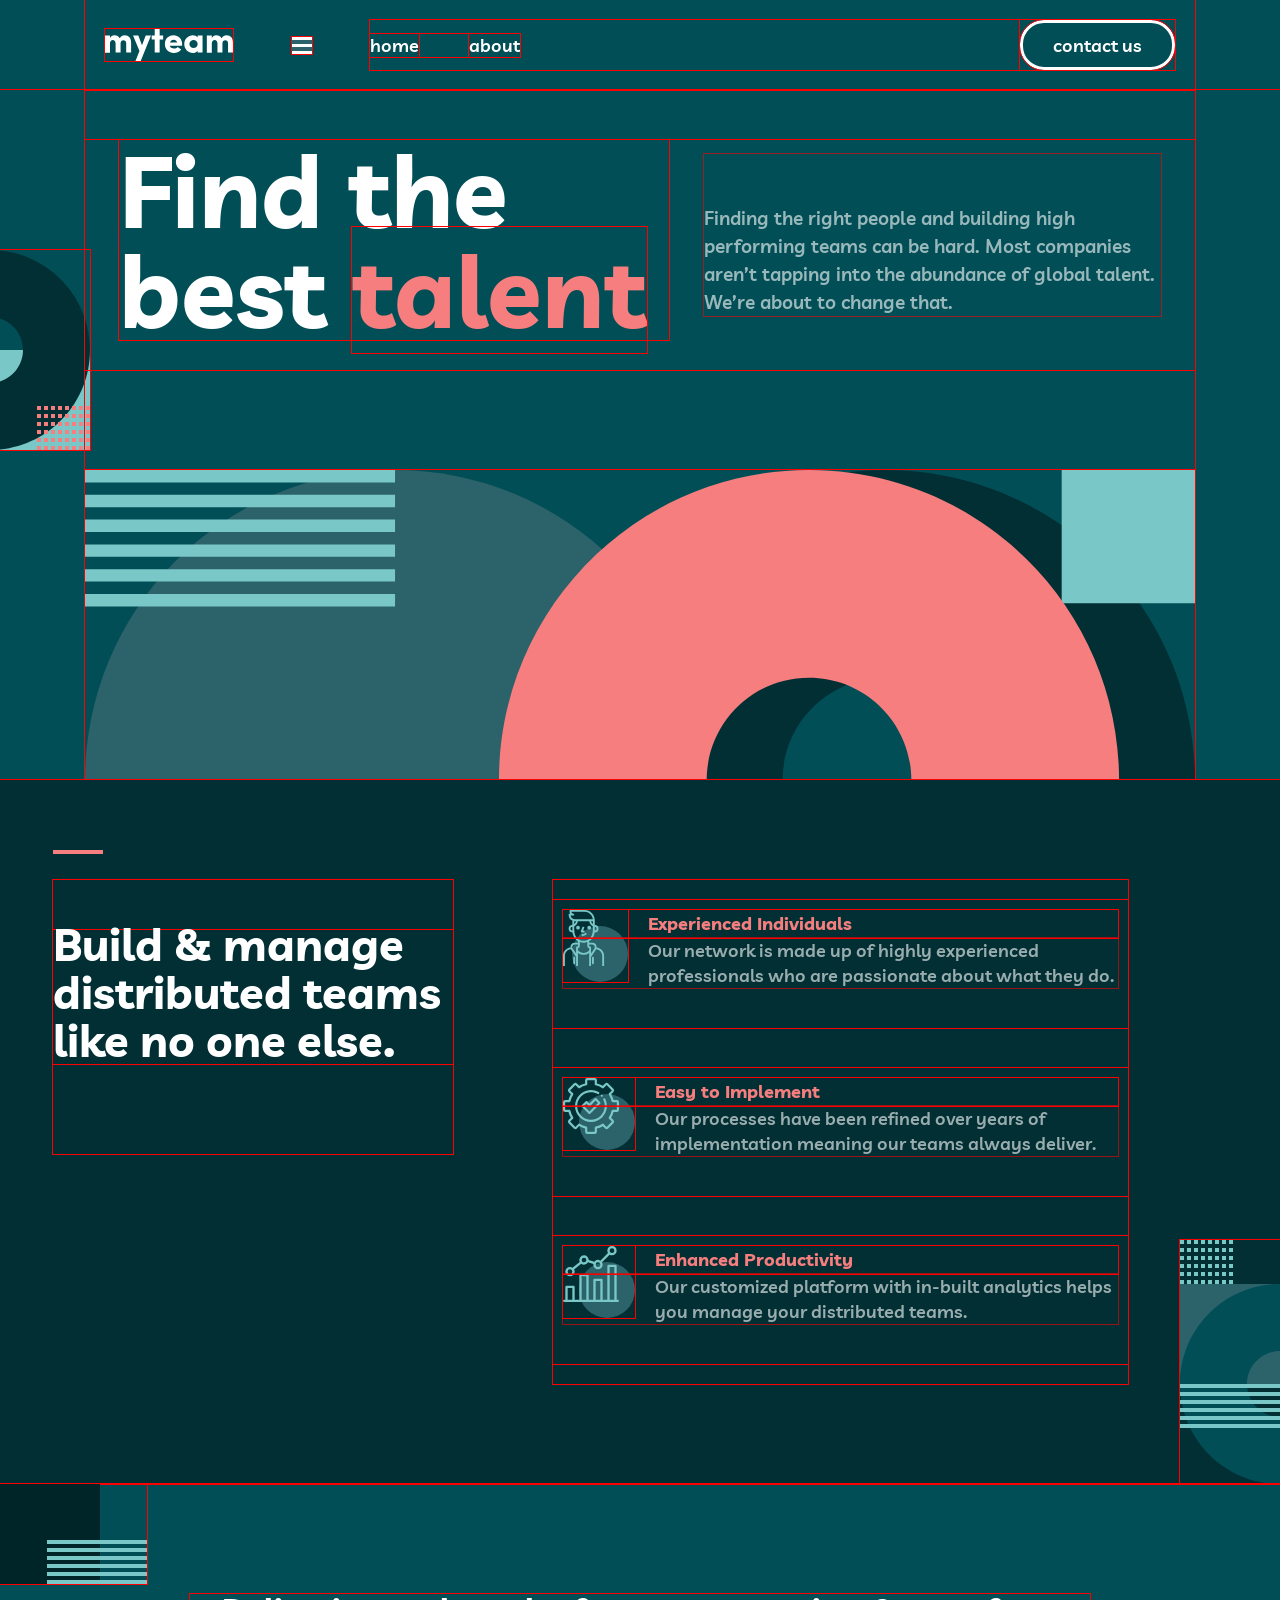
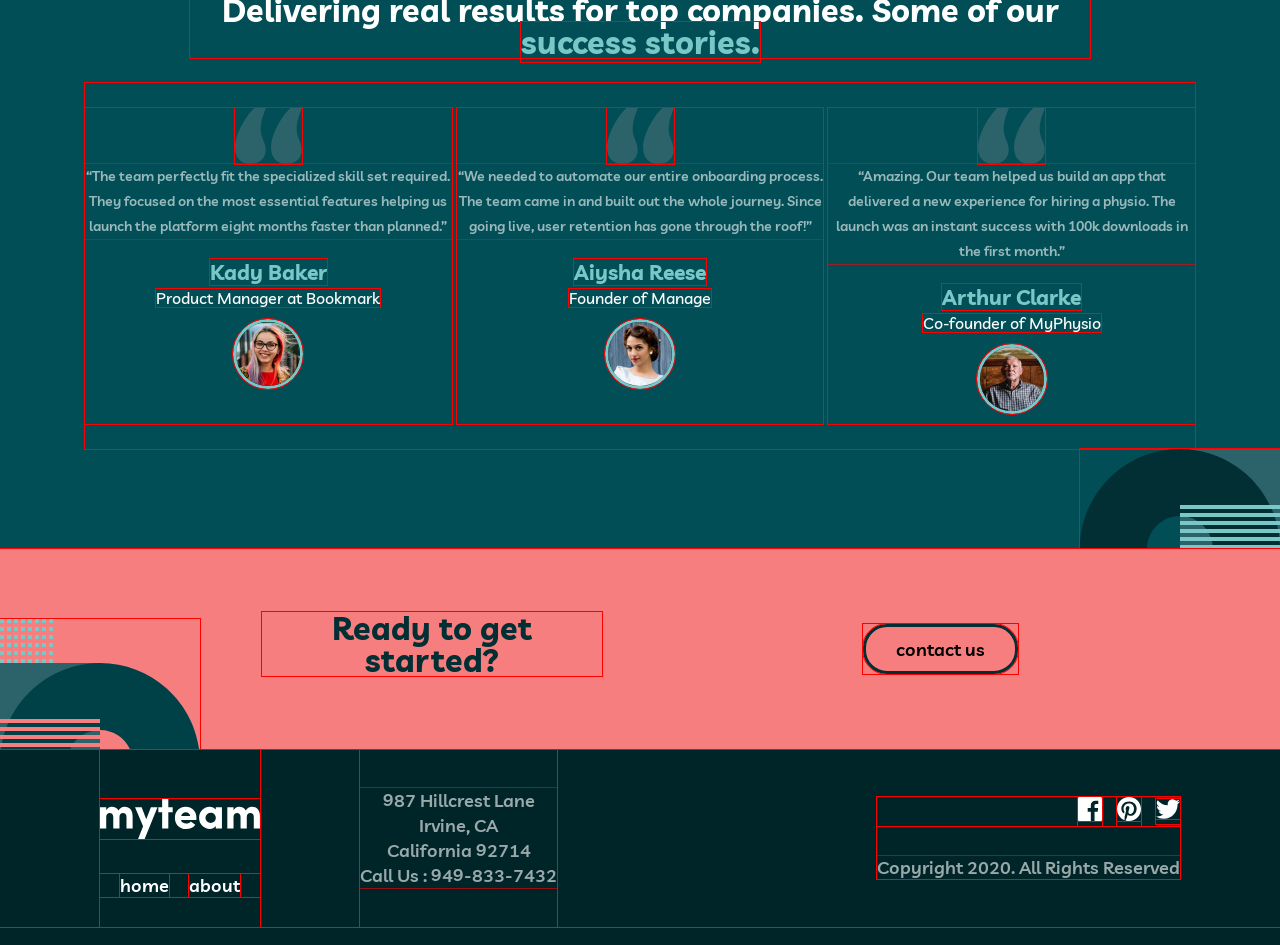
==== commit 7bd4c710: "Progress: Finished the layout and design for the about page. The only task left for this page is how" ====
--- a/starter-code/index.html
+++ b/starter-code/index.html
@@ -9,8 +9,7 @@
   <link rel="preconnect" href="https://fonts.googleapis.com">
   <link rel="preconnect" href="https://fonts.gstatic.com" crossorigin>
   <link href="https://fonts.googleapis.com/css2?family=Barlow:ital,wght@0,100;0,200;0,300;0,400;0,500;0,600;0,700;0,800;0,900;1,100;1,200;1,300;1,400;1,500;1,600;1,700;1,800;1,900&family=Bitcount+Grid+Single:wght@100..900&family=Handlee&family=Ibarra+Real+Nova:ital,wght@0,400..700;1,400..700&family=Livvic:ital,wght@0,100;0,200;0,300;0,400;0,500;0,600;0,700;0,900;1,100;1,200;1,300;1,400;1,500;1,600;1,700;1,900&family=Momo+Signature&family=Noto+Sans+JP:wght@100..900&family=Outfit:wght@100..900&family=Public+Sans:ital,wght@0,100..900;1,100..900&family=Red+Hat+Display:ital,wght@0,300..900;1,300..900&family=Roboto:ital,wght@0,100..900;1,100..900&family=Yesteryear&display=swap" rel="stylesheet">
-  <script src="./JavaScript/script.js" defer></script>
-  <script src="./JavaScript/components.js" defer></script>
+  <script src="./JavaScript/component.js" defer></script>
   <title>Frontend Mentor | myteam website challenge - Homepage</title>
 </head>
 <body>
@@ -118,101 +117,7 @@
     </div>
   </main>
 
-
-  
-  <footer>
-    <div class="footer-mobile">
-      <img src="./assets/logo.svg" alt="mytema logo" class="footer-logo">
-    
-      <nav class="footer-nav">
-        <ul>
-          <a href="index.html"><li>home</li></a>
-          <a href="about.html"><li>about</li></a>
-        </ul>
-      </nav>
-
-      <div class="address">
-        <p>
-          987  Hillcrest Lane<br>
-          Irvine, CA<br>
-          California 92714<br>
-          Call Us : 949-833-7432
-        </p>
-      </div>
-
-      <div class="social-links">
-        <a href="#"><img src="./assets/icon-facebook.svg" alt="facebook icon" class="social-img"></a>
-        <a href="#"><img src="./assets/icon-pinterest.svg" alt="pinterest icon" class="social-img"></a>
-        <a href="#"><img src="./assets/icon-twitter.svg" alt="twitter icon" class="social-img"></a>
-      </div>
-      <p>Copyright 2020. All Rights Reserved</p>
-    </div>
-
-    <div class="footer-tablet">
-      <div class="links">
-        <img src="./assets/logo.svg" alt="mytema logo" class="footer-logo">
-    
-        <nav class="footer-nav">
-          <ul>
-            <a href="index.html"><li>home</li></a>
-            <a href="about.html"><li>about</li></a>
-          </ul>
-        </nav>
-
-        <div class="social-links">
-          <a href="#"><img src="./assets/icon-facebook.svg" alt="facebook icon" class="social-img"></a>
-          <a href="#"><img src="./assets/icon-pinterest.svg" alt="pinterest icon" class="social-img"></a>
-          <a href="#"><img src="./assets/icon-twitter.svg" alt="twitter icon" class="social-img"></a>
-        </div>
-      </div>
-
-      <div class="tablet-address">
-        <p>
-          987  Hillcrest Lane<br>
-          Irvine, CA<br>
-          California 92714<br>
-          Call Us : 949-833-7432
-        </p>
-
-        <p>Copyright 2020. All Rights Reserved</p>
-      </div>
-    </div>
-
-    <div class="footer-desktop">
-      <div class="link-address">
-        <div class="footer-dk-nav">
-          <img src="./assets/logo.svg" alt="mytema logo" class="footer-logo">
-    
-          <nav class="footer-nav">
-            <ul>
-              <a href="index.html"><li>home</li></a>
-              <a href="about.html"><li>about</li></a>
-            </ul>
-          </nav>
-        </div>
-        
-
-        <div class="address">
-          <p>
-            987  Hillcrest Lane<br>
-            Irvine, CA<br>
-            California 92714<br>
-            Call Us : 949-833-7432
-          </p>
-        </div>
-      </div>
-
-      <div class="socials-desktop">
-        <div class="socials-links">
-          <a href="#"><img src="./assets/icon-facebook.svg" alt="facebook icon" class="social-img"></a>
-          <a href="#"><img src="./assets/icon-pinterest.svg" alt="pinterest icon" class="social-img"></a>
-          <a href="#"><img src="./assets/icon-twitter.svg" alt="twitter icon" class="social-img"></a>
-        </div>
-
-        <p>Copyright 2020. All Rights Reserved</p>
-      </div>
-    </div>
-  </footer>
+<site-footer></site-footer>
 
 </body>
 </html>
--- a/starter-code/CSS/styles.css
+++ b/starter-code/CSS/styles.css
@@ -1,5 +1,5 @@
 * {
-    
+    outline: 1px red solid;
     margin: 0;
     padding: 0;
     font-family: 'Livvic', sans-serif;
--- a/starter-code/CSS/index.css
+++ b/starter-code/CSS/index.css
@@ -25,7 +25,6 @@
 
 .hero-pattern1 {
     width: 100%;
-    max-width: 375px;
 }
 
 .hero-pattern2 {
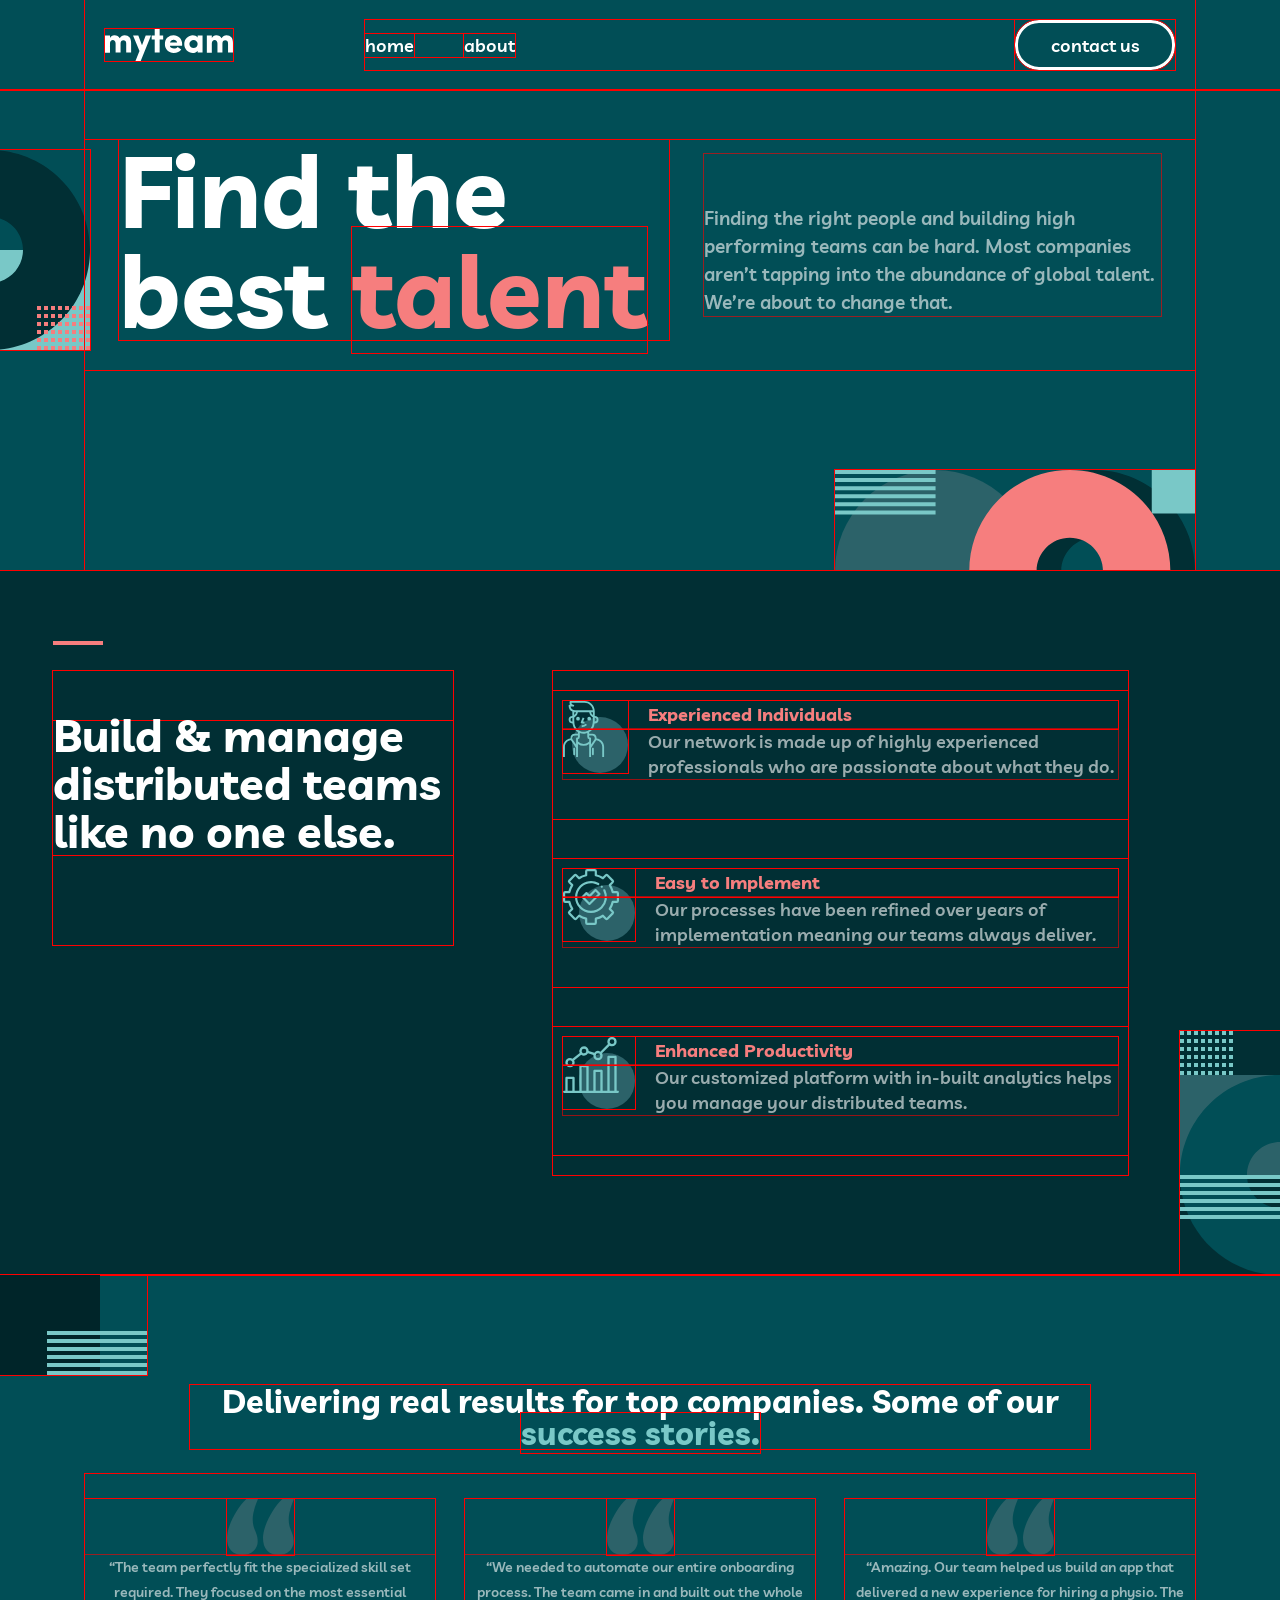
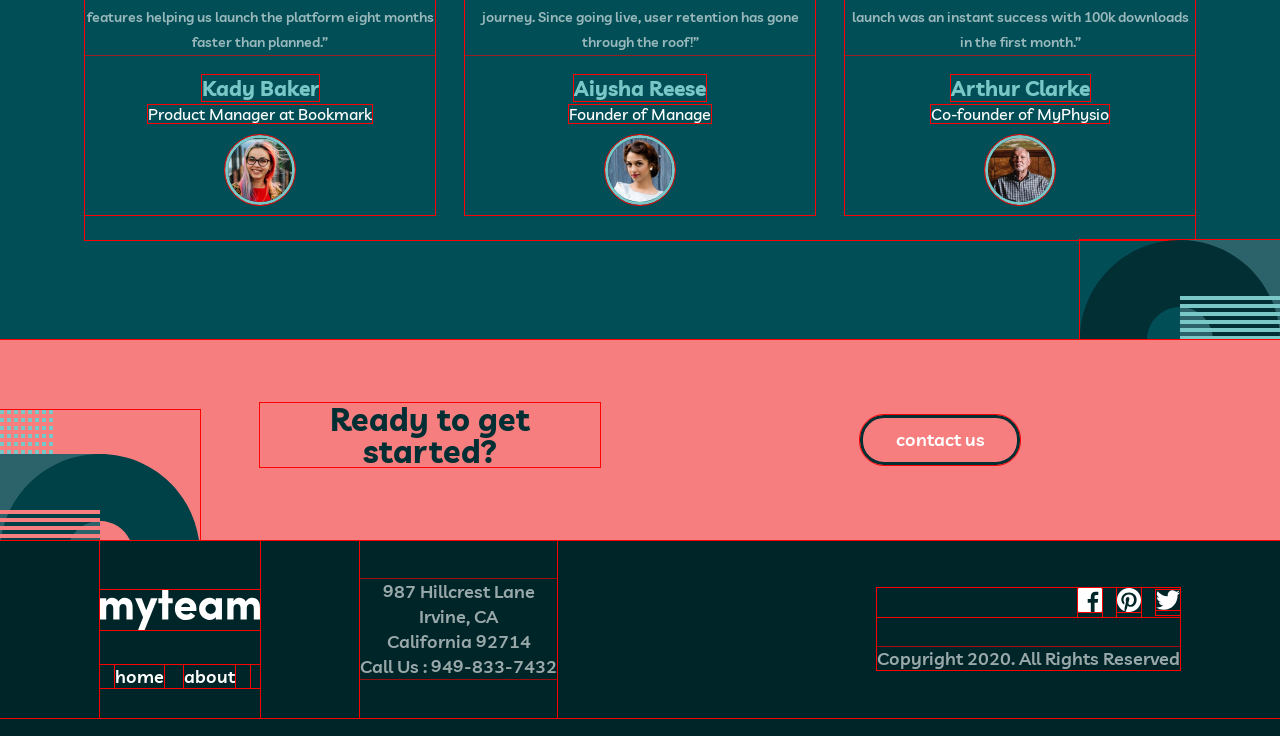
==== commit 5102bc15: "Updated the to style anchor links as a button, and removed the unecessary button element that could " ====
--- a/starter-code/index.html
+++ b/starter-code/index.html
@@ -31,7 +31,7 @@
       <img src="./assets/bg-pattern-home-2.svg" alt="hero pattern background" class="hero-pattern1">
     </div>
 
-    <div class="content-container">
+    <section class="content-container">
       <img src="./assets/bg-pattern-home-3.svg" alt="content pattern background" class="content-pattern1">
       
       
@@ -59,13 +59,13 @@
       </div>
 
       <img src="./assets/bg-pattern-home-3.svg" alt="content pattern background" class="content-pattern2">
-    </div>
+    </section>
 
     <div class="stories-container">
       <img src="./assets/bg-pattern-home-4-about-3.svg" alt="stories pattern background" class="stories-pattern">
 
       <div class="stories-heading">
-        <h2>Delivering real results for top companies. Some of our <span class="highlight2">success stories.</h2>
+        <h2>Delivering real results for top companies. Some of our <span class="highlight2">success stories.</span></h2>
       </div>
 
       <div class="stories">
@@ -112,7 +112,7 @@
 
     <div class="contact-container">
         <h2>Ready to get started?</h2>
-        <a href="contact.html"><button class="contact-btn2">contact us</button></a>
+        <a href="contact.html"class="contact-btn2">contact us</a>
         <img src="./assets/bg-pattern-home-6-about-5.svg" alt="contact pattern background" class="contact-pattern">
     </div>
   </main>
--- a/starter-code/CSS/styles.css
+++ b/starter-code/CSS/styles.css
@@ -11,9 +11,8 @@
     font-weight: 600;
     font-size: 18px;
     color: white;
-    overflow-x: hidden;
-    align-items: center;
-}/*adding align-items: center here causes a bug that limits the container to stretch*/
+    overflow-x: hidden;   
+}
 
 main {
     display: flex;
@@ -33,12 +32,15 @@
 
 
 .contact-btn, .contact-btn2 {
-    width: 155px;
+    width: 160px;
     height: 50px;
     border-radius: 24px;
     font-weight: 600;
     cursor: pointer;
     font-size: 1em;
+    display: flex;
+    justify-content: center;
+    align-items: center;
 }
 
 .contact-btn {
@@ -57,6 +59,10 @@
     background-color: #ffffff;
     border: 3px solid #014E56;
     color: #014E56;
+}
+
+nav ul {
+    width: 150px;
 }
 
 /*Mobile first*/
@@ -320,7 +326,7 @@
         gap: 50px;
     }
 
-    .hamburger, .mobile-nav {
+    .hamburger-btn, .mobile-nav {
         display: none;
     }
 
@@ -377,6 +383,20 @@
 
 /*desktop*/
 @media (min-width: 1024px) {
+    html, body {
+        height: 100%;
+    }
+
+    body{
+        display: flex;
+        flex-direction: column;
+        min-height: 100vh;
+    } 
+    
+    main {
+        flex: 1;
+    }
+
     header {
         max-width: 1110px;
     }
--- a/starter-code/CSS/index.css
+++ b/starter-code/CSS/index.css
@@ -207,6 +207,10 @@
         width: 457px;
     }
 
+    .hero-pattern1 {
+        width: 360px;
+    }
+
     .content-container {
         max-width: 100%;
     }
@@ -339,7 +343,7 @@
         display: flex;
         position: absolute;
         left: -110px;
-        top: 250px;
+        top: 150px;
         z-index: -1;
     }
 
@@ -375,9 +379,11 @@
     }
 
     .stories {
-        width: 1110px;
+        width: 100%;
+        max-width: 1110px;
         gap: 5px;
         display: flex;
+        justify-content: space-between;
         flex-direction: row;
     }
 
@@ -387,6 +393,11 @@
 
     .stories-heading {
         font-size: 3rem;
+    }
+
+    .user-story {
+        width: 100%;
+        max-width: 350px;
     }
 
     .user-story p {
